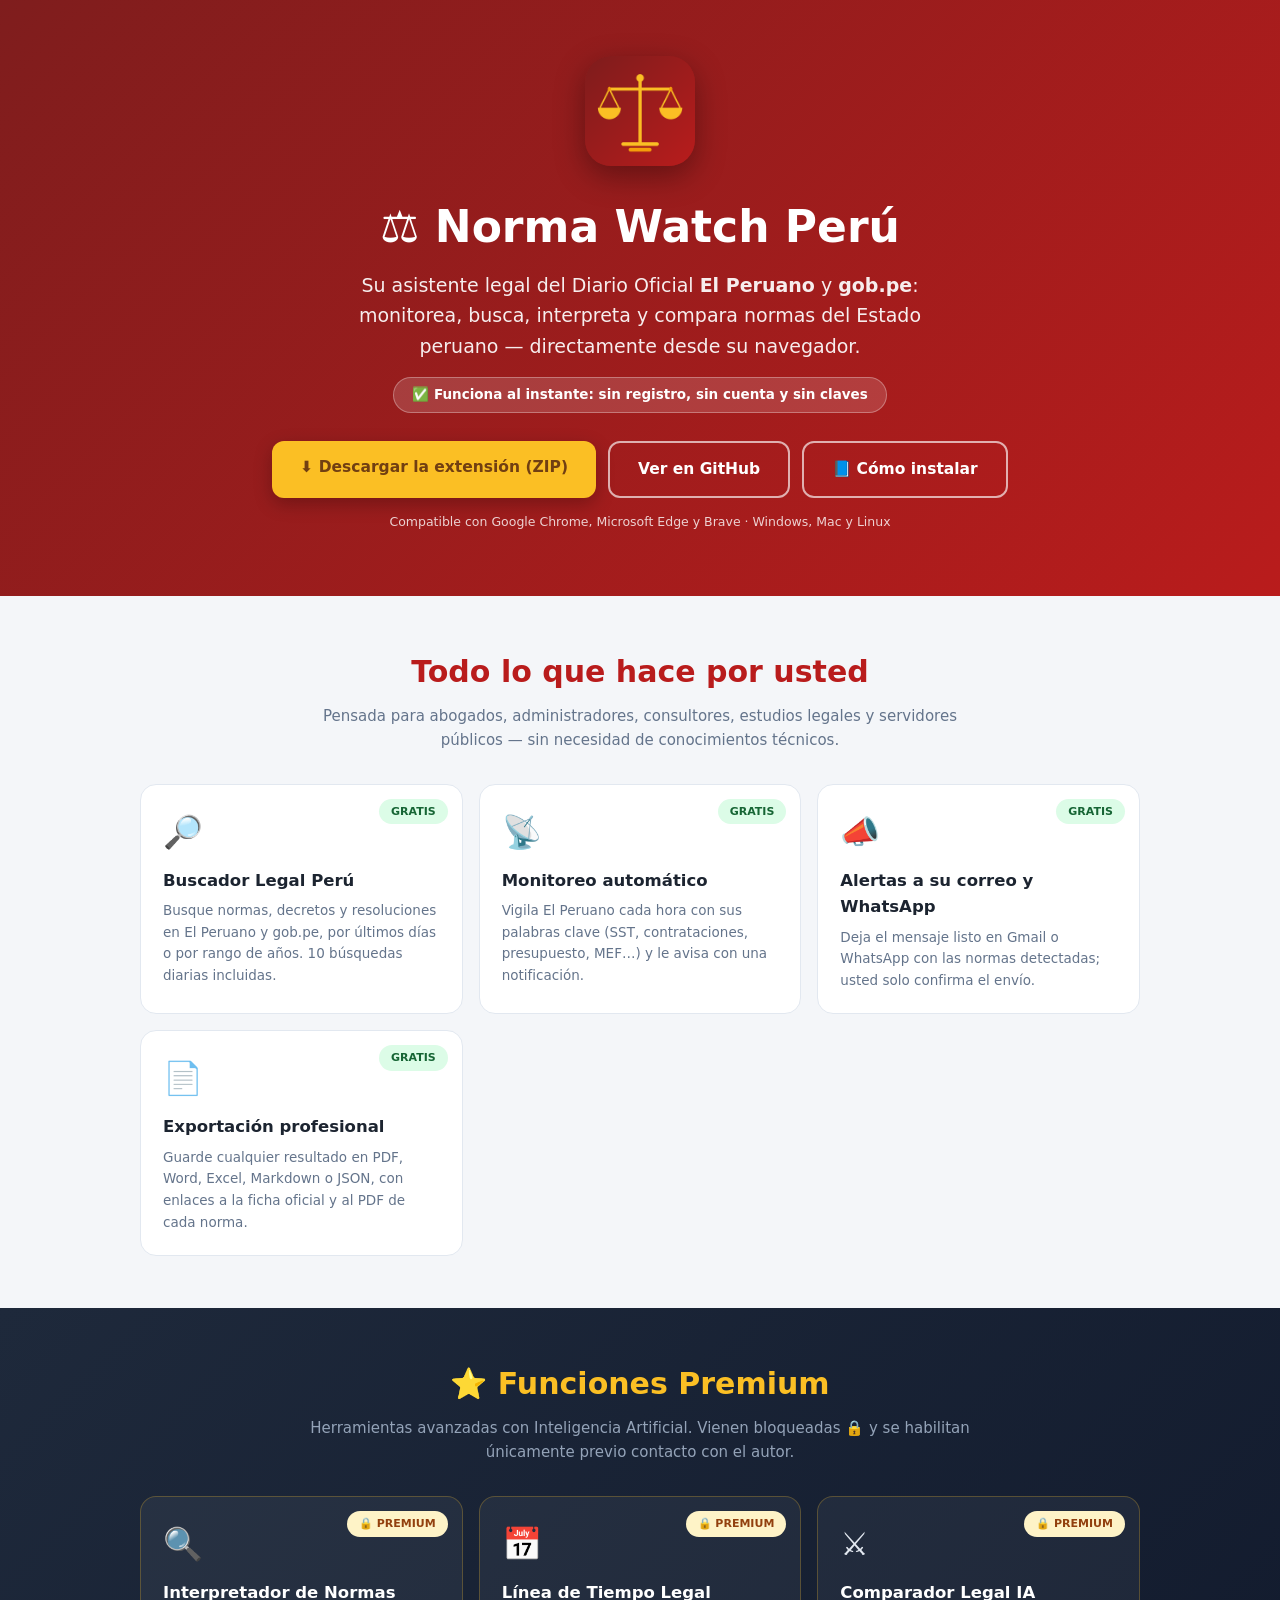
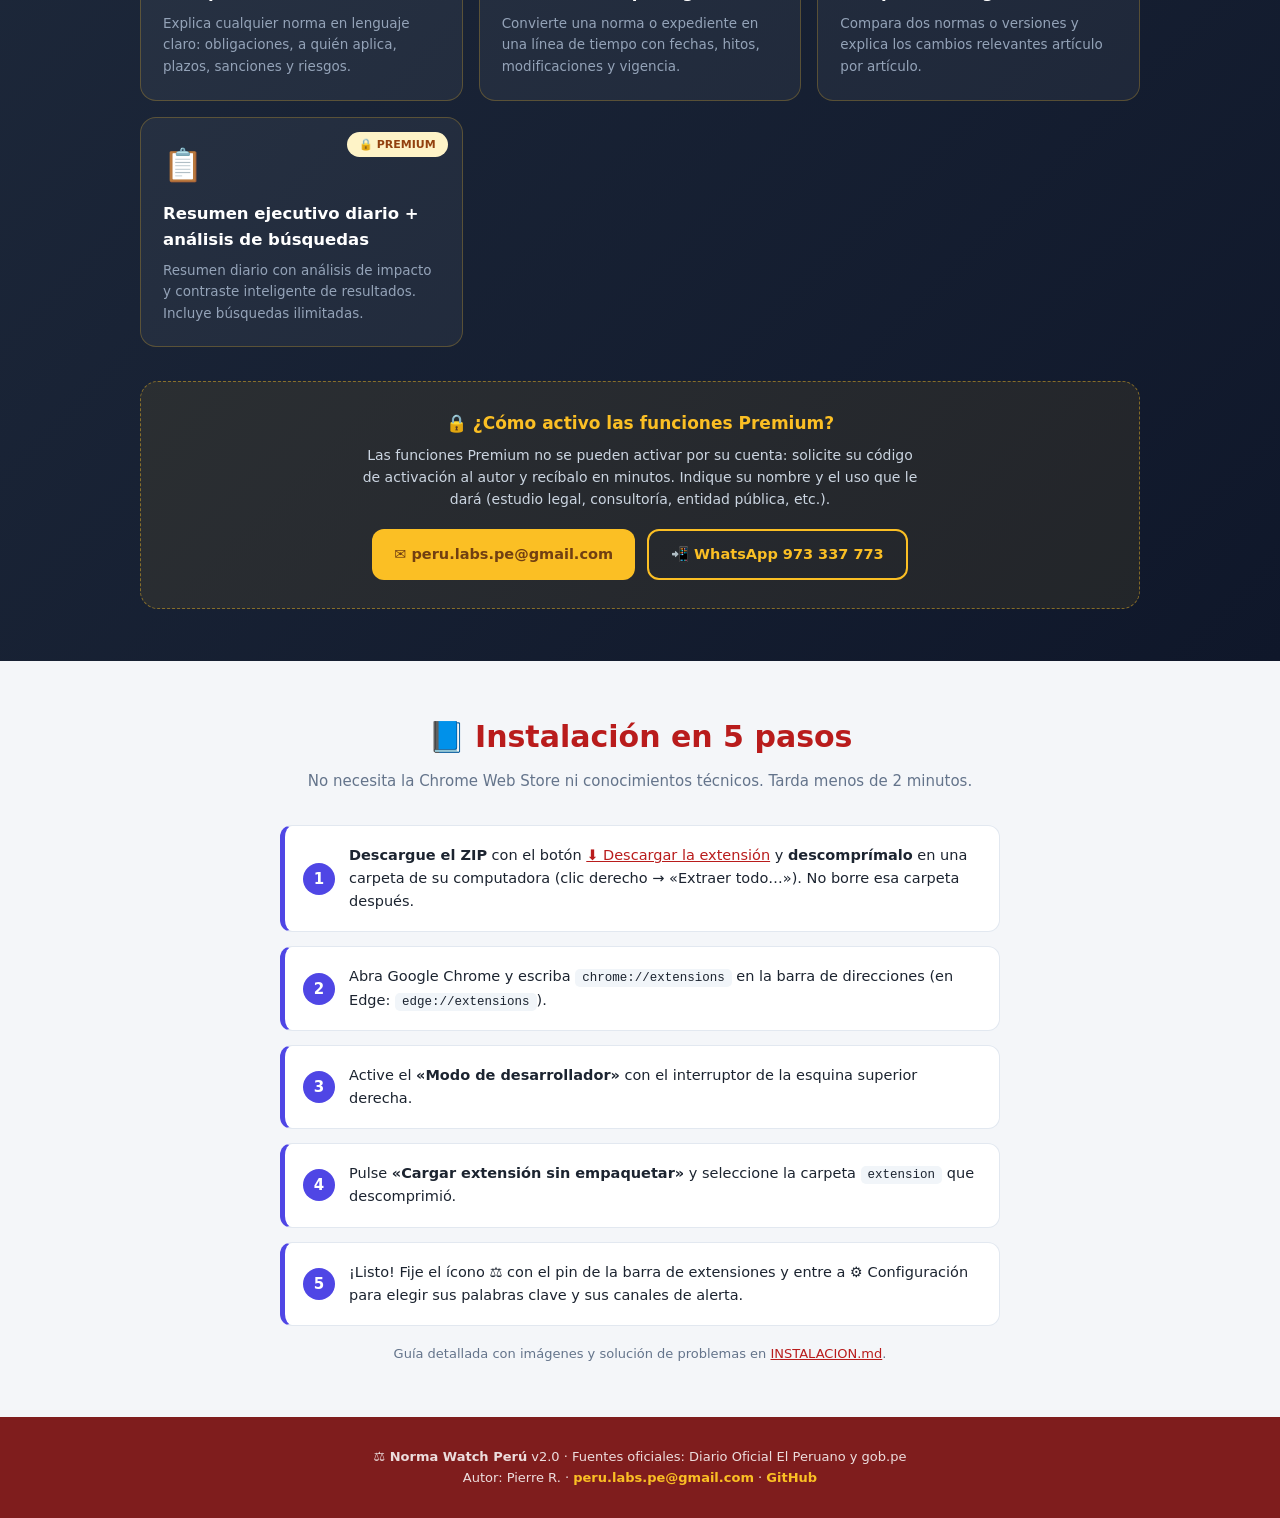
==== index.html @ d0de6c20 "Publicar sitio web c79e2935ef3ad7db09822d618461bd77c5ac0afd" ====
<!DOCTYPE html>
<html lang="es">
<head>
  <meta charset="UTF-8" />
  <meta name="viewport" content="width=device-width, initial-scale=1" />
  <title>Norma Watch Perú — Su asistente legal del Diario Oficial</title>
  <meta name="description" content="Norma Watch Perú: monitorea El Peruano y gob.pe, busca normas y jurisprudencia, recibe alertas y exporta a PDF, Word, Excel y más. Gratis, sin registro y sin claves." />
  <link rel="icon" type="image/png" sizes="32x32" href="favicon.png" />
  <link rel="icon" type="image/png" sizes="192x192" href="favicon-192.png" />
  <link rel="apple-touch-icon" href="apple-touch-icon.png" />
  <meta property="og:title" content="Norma Watch Perú" />
  <meta property="og:description" content="Monitorea, busca y analiza normas del Estado peruano desde su navegador." />
  <meta property="og:image" content="logo.png" />
  <style>
    :root {
      --granate-1: #7f1d1d;
      --granate-2: #b91c1c;
      --dorado: #fbbf24;
      --dorado-osc: #b45309;
      --tinta: #1c2430;
      --gris: #64748b;
      --fondo: #f4f6f9;
      --borde: #e2e8f0;
      --indigo: #4f46e5;
    }
    * { box-sizing: border-box; margin: 0; padding: 0; }
    html { scroll-behavior: smooth; }
    body { font-family: "Segoe UI", system-ui, -apple-system, sans-serif; color: var(--tinta); background: var(--fondo); line-height: 1.6; }
    img { max-width: 100%; }
    a { color: var(--granate-2); }

    .contenedor { max-width: 1040px; margin: 0 auto; padding: 0 20px; }

    /* ---------- hero ---------- */
    .hero { background: linear-gradient(135deg, var(--granate-1), var(--granate-2)); color: #fff; padding: 56px 0 64px; text-align: center; }
    .hero img.logo { width: 110px; height: 110px; border-radius: 26px; box-shadow: 0 10px 30px rgba(0,0,0,.35); }
    .hero h1 { font-size: clamp(28px, 5vw, 44px); margin: 18px 0 8px; }
    .hero p.lema { font-size: clamp(15px, 2.5vw, 19px); opacity: .92; max-width: 640px; margin: 0 auto 10px; }
    .cinta { display: inline-block; background: rgba(255,255,255,.15); border: 1px solid rgba(255,255,255,.3); border-radius: 30px; padding: 6px 18px; font-size: 13.5px; font-weight: 600; margin-top: 6px; }
    .botones { display: flex; flex-wrap: wrap; gap: 12px; justify-content: center; margin-top: 28px; }
    .btn { display: inline-block; border-radius: 12px; padding: 14px 28px; font-size: 15.5px; font-weight: 700; text-decoration: none; transition: transform .15s, box-shadow .15s; }
    .btn:hover { transform: translateY(-2px); }
    .btn-dorado { background: var(--dorado); color: #713f12; box-shadow: 0 6px 18px rgba(0,0,0,.25); }
    .btn-borde { background: transparent; color: #fff; border: 2px solid rgba(255,255,255,.65); }
    .hero small { display: block; margin-top: 14px; font-size: 12.5px; opacity: .8; }

    /* ---------- secciones ---------- */
    section { padding: 52px 0; }
    section h2 { font-size: clamp(22px, 3.5vw, 30px); color: var(--granate-2); text-align: center; margin-bottom: 8px; }
    section p.intro { text-align: center; color: var(--gris); max-width: 680px; margin: 0 auto 32px; font-size: 15px; }

    .tarjetas { display: grid; grid-template-columns: repeat(auto-fit, minmax(250px, 1fr)); gap: 16px; }
    .tarjeta { background: #fff; border: 1px solid var(--borde); border-radius: 16px; padding: 22px; position: relative; }
    .tarjeta .ico { font-size: 32px; display: block; margin-bottom: 10px; }
    .tarjeta h3 { font-size: 16.5px; margin-bottom: 6px; }
    .tarjeta p { font-size: 13.5px; color: var(--gris); }
    .sello { position: absolute; top: 14px; right: 14px; font-size: 11px; font-weight: 800; border-radius: 20px; padding: 4px 12px; }
    .sello.gratis { background: #dcfce7; color: #166534; }
    .sello.premium { background: #fef3c7; color: #92400e; }

    /* ---------- premium ---------- */
    .zona-premium { background: linear-gradient(135deg, #1e293b, #0f172a); color: #e2e8f0; }
    .zona-premium h2 { color: var(--dorado); }
    .zona-premium p.intro { color: #94a3b8; }
    .zona-premium .tarjeta { background: rgba(255,255,255,.05); border: 1px solid rgba(251,191,36,.25); }
    .zona-premium .tarjeta h3 { color: #fff; }
    .zona-premium .tarjeta p { color: #94a3b8; }
    .candado-grande { text-align: center; margin-top: 34px; background: rgba(251,191,36,.08); border: 1px dashed rgba(251,191,36,.45); border-radius: 18px; padding: 28px 22px; }
    .candado-grande b { color: var(--dorado); font-size: 17px; display: block; margin-bottom: 6px; }
    .candado-grande p { font-size: 14px; color: #cbd5e1; max-width: 560px; margin: 0 auto 18px; }
    .contactos { display: flex; flex-wrap: wrap; gap: 12px; justify-content: center; }
    .contactos a { display: inline-flex; align-items: center; gap: 8px; background: var(--dorado); color: #713f12; border-radius: 12px; padding: 12px 22px; font-size: 14.5px; font-weight: 800; text-decoration: none; }
    .contactos a.sec { background: transparent; color: var(--dorado); border: 2px solid var(--dorado); }

    /* ---------- instalación ---------- */
    .pasos { max-width: 720px; margin: 0 auto; counter-reset: paso; }
    .paso { background: #fff; border: 1px solid var(--borde); border-left: 5px solid var(--indigo); border-radius: 12px; padding: 18px 20px 18px 64px; margin-bottom: 14px; position: relative; font-size: 14.5px; }
    .paso::before { counter-increment: paso; content: counter(paso); position: absolute; left: 18px; top: 50%; transform: translateY(-50%); width: 32px; height: 32px; border-radius: 50%; background: var(--indigo); color: #fff; font-weight: 800; display: flex; align-items: center; justify-content: center; font-size: 15px; }
    .paso code { background: #f1f5f9; border-radius: 5px; padding: 2px 7px; font-size: 12.5px; }
    .nota-instal { text-align: center; font-size: 13px; color: var(--gris); margin-top: 18px; }

    /* ---------- footer ---------- */
    footer { background: var(--granate-1); color: rgba(255,255,255,.85); text-align: center; padding: 30px 20px; font-size: 13px; }
    footer a { color: var(--dorado); text-decoration: none; font-weight: 700; }

    @media (max-width: 560px) {
      .hero { padding: 40px 0 48px; }
      .btn { width: 100%; text-align: center; }
      .contactos a { width: 100%; justify-content: center; }
      .paso { padding-left: 58px; }
    }
  </style>
</head>
<body>

  <!-- ================= HERO ================= -->
  <header class="hero">
    <div class="contenedor">
      <img class="logo" src="logo.png" alt="Logo de Norma Watch Perú: balanza dorada sobre fondo granate" />
      <h1>⚖️ Norma Watch Perú</h1>
      <p class="lema">Su asistente legal del Diario Oficial <b>El Peruano</b> y <b>gob.pe</b>: monitorea, busca, interpreta y compara normas del Estado peruano — directamente desde su navegador.</p>
      <span class="cinta">✅ Funciona al instante: sin registro, sin cuenta y sin claves</span>
      <div class="botones">
        <a class="btn btn-dorado" href="descargas/norma-watch-peru.zip" download>⬇️ Descargar la extensión (ZIP)</a>
        <a class="btn btn-borde" href="https://github.com/oprbguitar/Norma-watch" target="_blank" rel="noopener">Ver en GitHub</a>
        <a class="btn btn-borde" href="#instalacion">📘 Cómo instalar</a>
      </div>
      <small>Compatible con Google Chrome, Microsoft Edge y Brave · Windows, Mac y Linux</small>
    </div>
  </header>

  <!-- ================= FUNCIONES GRATIS ================= -->
  <section id="funciones">
    <div class="contenedor">
      <h2>Todo lo que hace por usted</h2>
      <p class="intro">Pensada para abogados, administradores, consultores, estudios legales y servidores públicos — sin necesidad de conocimientos técnicos.</p>
      <div class="tarjetas">
        <div class="tarjeta">
          <span class="sello gratis">GRATIS</span>
          <span class="ico">🔎</span>
          <h3>Buscador Legal Perú</h3>
          <p>Busque normas, decretos y resoluciones en El Peruano y gob.pe, por últimos días o por rango de años. 10 búsquedas diarias incluidas.</p>
        </div>
        <div class="tarjeta">
          <span class="sello gratis">GRATIS</span>
          <span class="ico">📡</span>
          <h3>Monitoreo automático</h3>
          <p>Vigila El Peruano cada hora con sus palabras clave (SST, contrataciones, presupuesto, MEF…) y le avisa con una notificación.</p>
        </div>
        <div class="tarjeta">
          <span class="sello gratis">GRATIS</span>
          <span class="ico">📣</span>
          <h3>Alertas a su correo y WhatsApp</h3>
          <p>Deja el mensaje listo en Gmail o WhatsApp con las normas detectadas; usted solo confirma el envío.</p>
        </div>
        <div class="tarjeta">
          <span class="sello gratis">GRATIS</span>
          <span class="ico">📄</span>
          <h3>Exportación profesional</h3>
          <p>Guarde cualquier resultado en PDF, Word, Excel, Markdown o JSON, con enlaces a la ficha oficial y al PDF de cada norma.</p>
        </div>
      </div>
    </div>
  </section>

  <!-- ================= PREMIUM (BLOQUEADO) ================= -->
  <section class="zona-premium" id="premium">
    <div class="contenedor">
      <h2>⭐ Funciones Premium</h2>
      <p class="intro">Herramientas avanzadas con Inteligencia Artificial. Vienen bloqueadas 🔒 y se habilitan únicamente previo contacto con el autor.</p>
      <div class="tarjetas">
        <div class="tarjeta">
          <span class="sello premium">🔒 PREMIUM</span>
          <span class="ico">🔍</span>
          <h3>Interpretador de Normas</h3>
          <p>Explica cualquier norma en lenguaje claro: obligaciones, a quién aplica, plazos, sanciones y riesgos.</p>
        </div>
        <div class="tarjeta">
          <span class="sello premium">🔒 PREMIUM</span>
          <span class="ico">📅</span>
          <h3>Línea de Tiempo Legal</h3>
          <p>Convierte una norma o expediente en una línea de tiempo con fechas, hitos, modificaciones y vigencia.</p>
        </div>
        <div class="tarjeta">
          <span class="sello premium">🔒 PREMIUM</span>
          <span class="ico">⚔️</span>
          <h3>Comparador Legal IA</h3>
          <p>Compara dos normas o versiones y explica los cambios relevantes artículo por artículo.</p>
        </div>
        <div class="tarjeta">
          <span class="sello premium">🔒 PREMIUM</span>
          <span class="ico">📋</span>
          <h3>Resumen ejecutivo diario + análisis de búsquedas</h3>
          <p>Resumen diario con análisis de impacto y contraste inteligente de resultados. Incluye búsquedas ilimitadas.</p>
        </div>
      </div>
      <div class="candado-grande">
        <b>🔒 ¿Cómo activo las funciones Premium?</b>
        <p>Las funciones Premium no se pueden activar por su cuenta: solicite su código de activación al autor y recíbalo en minutos. Indique su nombre y el uso que le dará (estudio legal, consultoría, entidad pública, etc.).</p>
        <div class="contactos">
          <a href="mailto:peru.labs.pe@gmail.com?subject=Solicito%20activaci%C3%B3n%20Premium%20de%20Norma%20Watch%20Per%C3%BA">✉️ peru.labs.pe@gmail.com</a>
          <a class="sec" href="https://wa.me/51973337773?text=Hola%2C%20quiero%20activar%20Premium%20en%20Norma%20Watch%20Per%C3%BA" target="_blank" rel="noopener">📲 WhatsApp 973 337 773</a>
        </div>
      </div>
    </div>
  </section>

  <!-- ================= INSTALACIÓN ================= -->
  <section id="instalacion">
    <div class="contenedor">
      <h2>📘 Instalación en 5 pasos</h2>
      <p class="intro">No necesita la Chrome Web Store ni conocimientos técnicos. Tarda menos de 2 minutos.</p>
      <div class="pasos">
        <div class="paso"><b>Descargue el ZIP</b> con el botón <a href="descargas/norma-watch-peru.zip" download>⬇️ Descargar la extensión</a> y <b>descomprímalo</b> en una carpeta de su computadora (clic derecho → «Extraer todo…»). No borre esa carpeta después.</div>
        <div class="paso">Abra Google Chrome y escriba <code>chrome://extensions</code> en la barra de direcciones (en Edge: <code>edge://extensions</code>).</div>
        <div class="paso">Active el <b>«Modo de desarrollador»</b> con el interruptor de la esquina superior derecha.</div>
        <div class="paso">Pulse <b>«Cargar extensión sin empaquetar»</b> y seleccione la carpeta <code>extension</code> que descomprimió.</div>
        <div class="paso">¡Listo! Fije el ícono ⚖️ con el pin de la barra de extensiones y entre a ⚙️ Configuración para elegir sus palabras clave y sus canales de alerta.</div>
      </div>
      <p class="nota-instal">Guía detallada con imágenes y solución de problemas en <a href="https://github.com/oprbguitar/Norma-watch/blob/main/INSTALACION.md" target="_blank" rel="noopener">INSTALACION.md</a>.</p>
    </div>
  </section>

  <!-- ================= FOOTER ================= -->
  <footer>
    <p><b>⚖️ Norma Watch Perú</b> v2.0 · Fuentes oficiales: Diario Oficial El Peruano y gob.pe</p>
    <p>Autor: Pierre R. · <a href="mailto:peru.labs.pe@gmail.com">peru.labs.pe@gmail.com</a> · <a href="https://github.com/oprbguitar/Norma-watch" target="_blank" rel="noopener">GitHub</a></p>
  </footer>

</body>
</html>
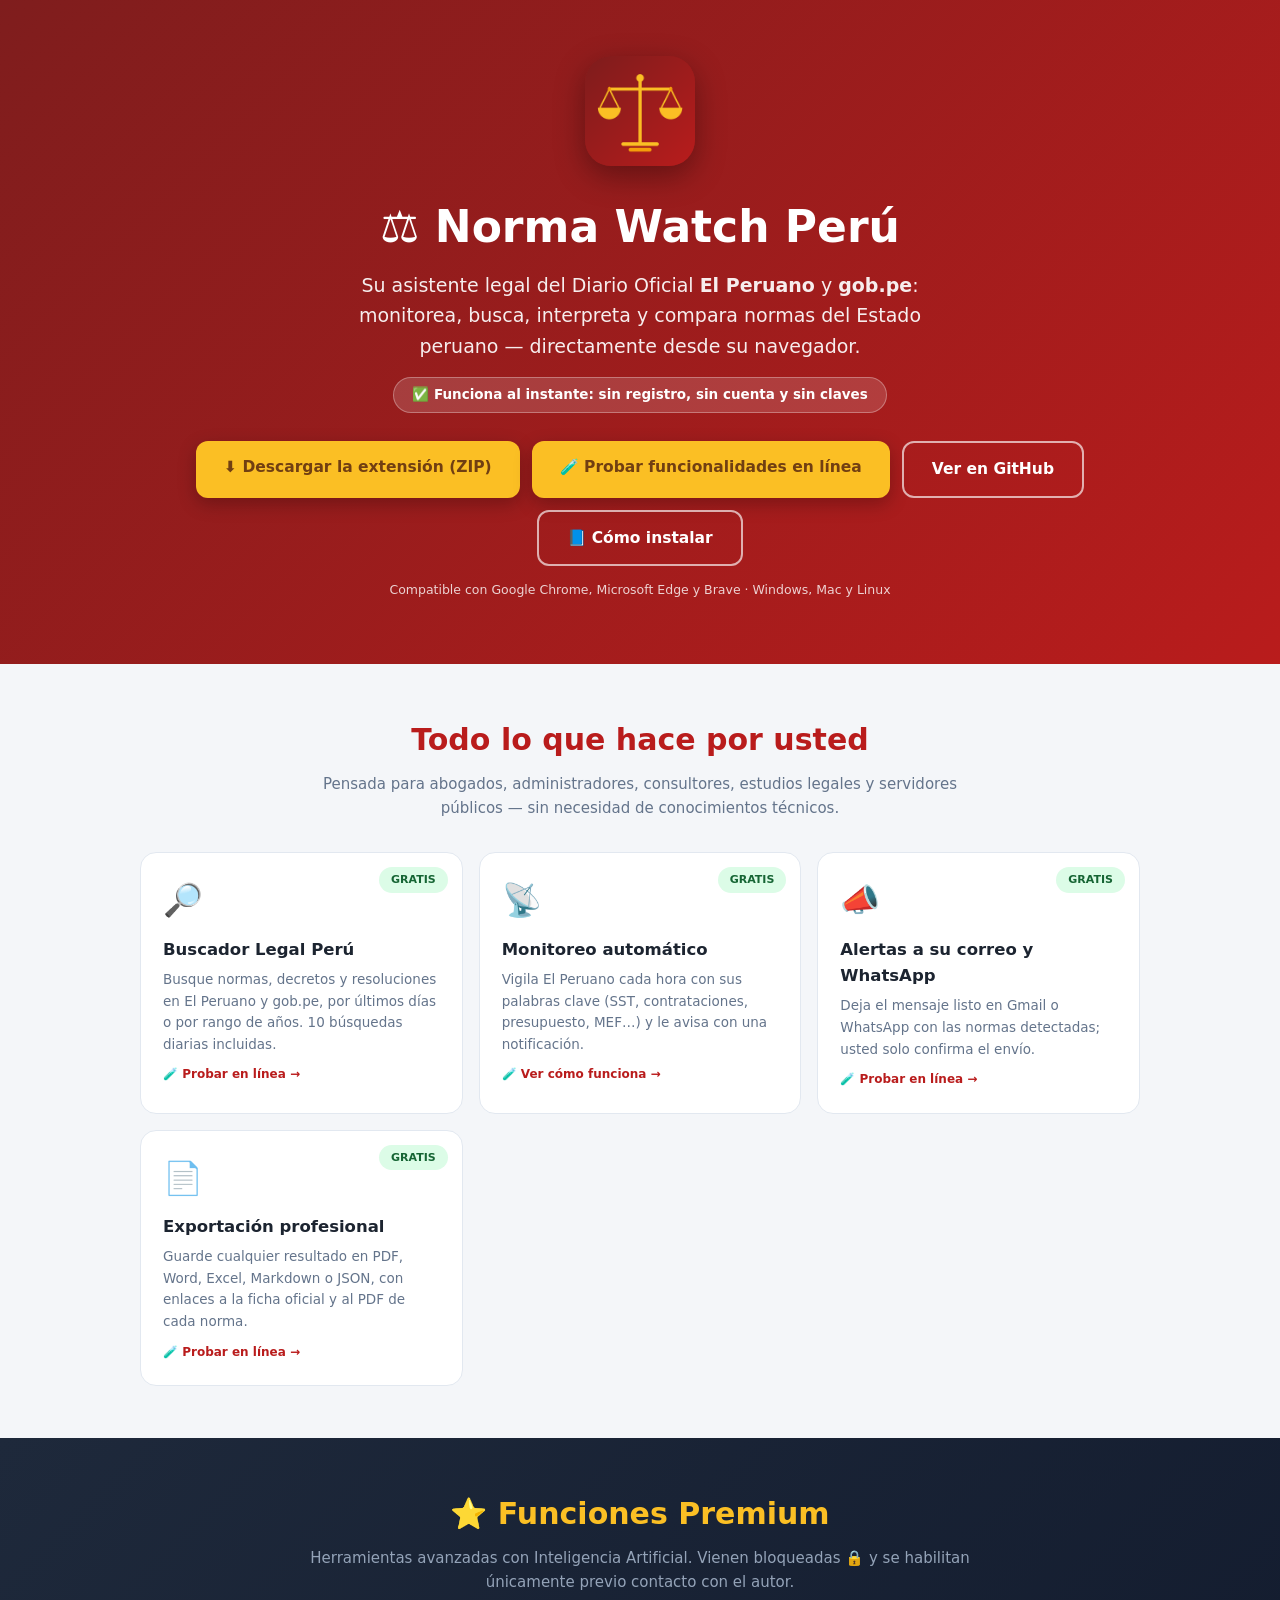
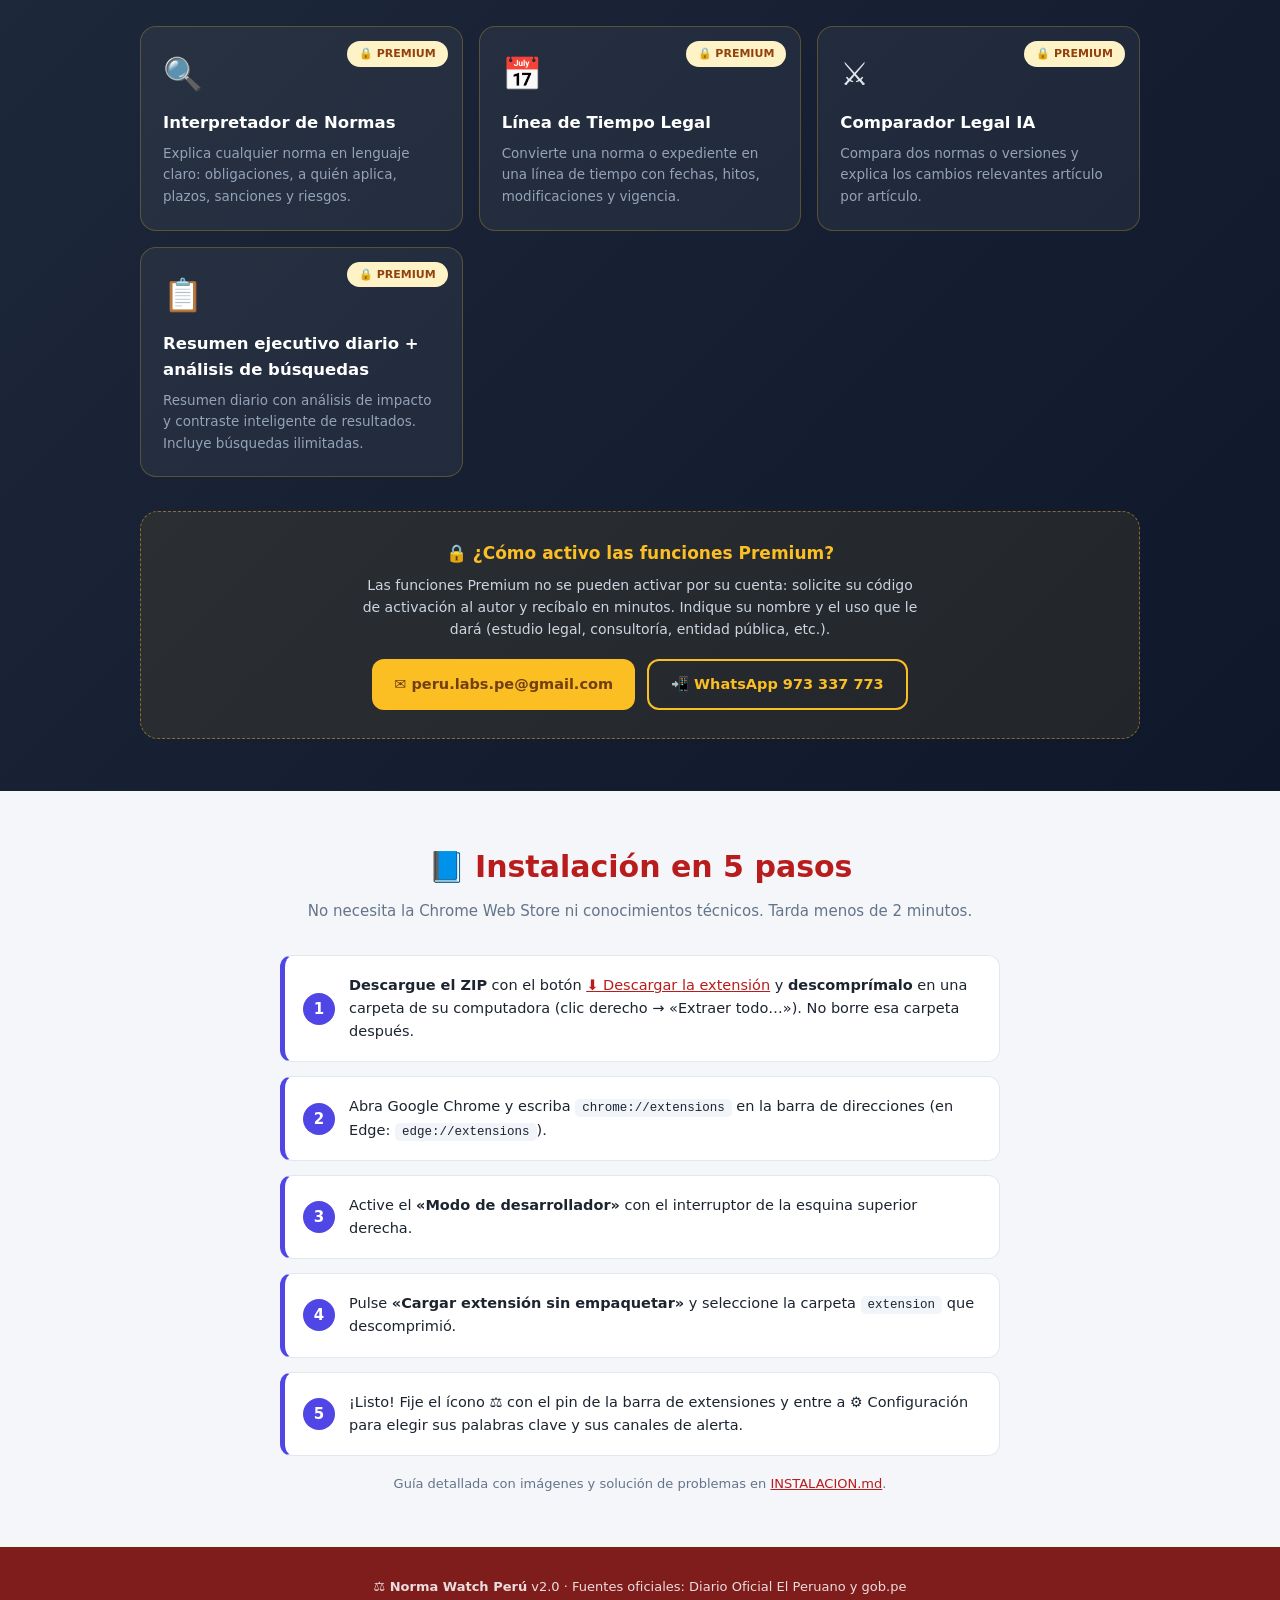
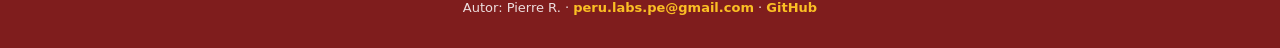
==== commit c47a1e4e: "Publicar sitio web 7a848932c779e3f6b5cebec52f132735136965ce" ====
--- a/index.html
+++ b/index.html
@@ -50,7 +50,9 @@
     section p.intro { text-align: center; color: var(--gris); max-width: 680px; margin: 0 auto 32px; font-size: 15px; }
 
     .tarjetas { display: grid; grid-template-columns: repeat(auto-fit, minmax(250px, 1fr)); gap: 16px; }
-    .tarjeta { background: #fff; border: 1px solid var(--borde); border-radius: 16px; padding: 22px; position: relative; }
+    .tarjeta { background: #fff; border: 1px solid var(--borde); border-radius: 16px; padding: 22px; position: relative; display: block; color: inherit; text-decoration: none; }
+    a.tarjeta:hover { border-color: var(--granate-2); box-shadow: 0 4px 16px rgba(185,28,28,.12); }
+    .probar-chip { display: inline-block; margin-top: 10px; font-size: 12px; font-weight: 800; color: var(--granate-2); }
     .tarjeta .ico { font-size: 32px; display: block; margin-bottom: 10px; }
     .tarjeta h3 { font-size: 16.5px; margin-bottom: 6px; }
     .tarjeta p { font-size: 13.5px; color: var(--gris); }
@@ -102,6 +104,7 @@
       <span class="cinta">✅ Funciona al instante: sin registro, sin cuenta y sin claves</span>
       <div class="botones">
         <a class="btn btn-dorado" href="descargas/norma-watch-peru.zip" download>⬇️ Descargar la extensión (ZIP)</a>
+        <a class="btn btn-dorado" href="probar.html">🧪 Probar funcionalidades en línea</a>
         <a class="btn btn-borde" href="https://github.com/oprbguitar/Norma-watch" target="_blank" rel="noopener">Ver en GitHub</a>
         <a class="btn btn-borde" href="#instalacion">📘 Cómo instalar</a>
       </div>
@@ -115,30 +118,34 @@
       <h2>Todo lo que hace por usted</h2>
       <p class="intro">Pensada para abogados, administradores, consultores, estudios legales y servidores públicos — sin necesidad de conocimientos técnicos.</p>
       <div class="tarjetas">
-        <div class="tarjeta">
+        <a class="tarjeta" href="probar.html#buscador">
           <span class="sello gratis">GRATIS</span>
           <span class="ico">🔎</span>
           <h3>Buscador Legal Perú</h3>
           <p>Busque normas, decretos y resoluciones en El Peruano y gob.pe, por últimos días o por rango de años. 10 búsquedas diarias incluidas.</p>
-        </div>
-        <div class="tarjeta">
+          <span class="probar-chip">🧪 Probar en línea →</span>
+        </a>
+        <a class="tarjeta" href="probar.html#monitoreo">
           <span class="sello gratis">GRATIS</span>
           <span class="ico">📡</span>
           <h3>Monitoreo automático</h3>
           <p>Vigila El Peruano cada hora con sus palabras clave (SST, contrataciones, presupuesto, MEF…) y le avisa con una notificación.</p>
-        </div>
-        <div class="tarjeta">
+          <span class="probar-chip">🧪 Ver cómo funciona →</span>
+        </a>
+        <a class="tarjeta" href="probar.html#alertas">
           <span class="sello gratis">GRATIS</span>
           <span class="ico">📣</span>
           <h3>Alertas a su correo y WhatsApp</h3>
           <p>Deja el mensaje listo en Gmail o WhatsApp con las normas detectadas; usted solo confirma el envío.</p>
-        </div>
-        <div class="tarjeta">
+          <span class="probar-chip">🧪 Probar en línea →</span>
+        </a>
+        <a class="tarjeta" href="probar.html#exportar">
           <span class="sello gratis">GRATIS</span>
           <span class="ico">📄</span>
           <h3>Exportación profesional</h3>
           <p>Guarde cualquier resultado en PDF, Word, Excel, Markdown o JSON, con enlaces a la ficha oficial y al PDF de cada norma.</p>
-        </div>
+          <span class="probar-chip">🧪 Probar en línea →</span>
+        </a>
       </div>
     </div>
   </section>
